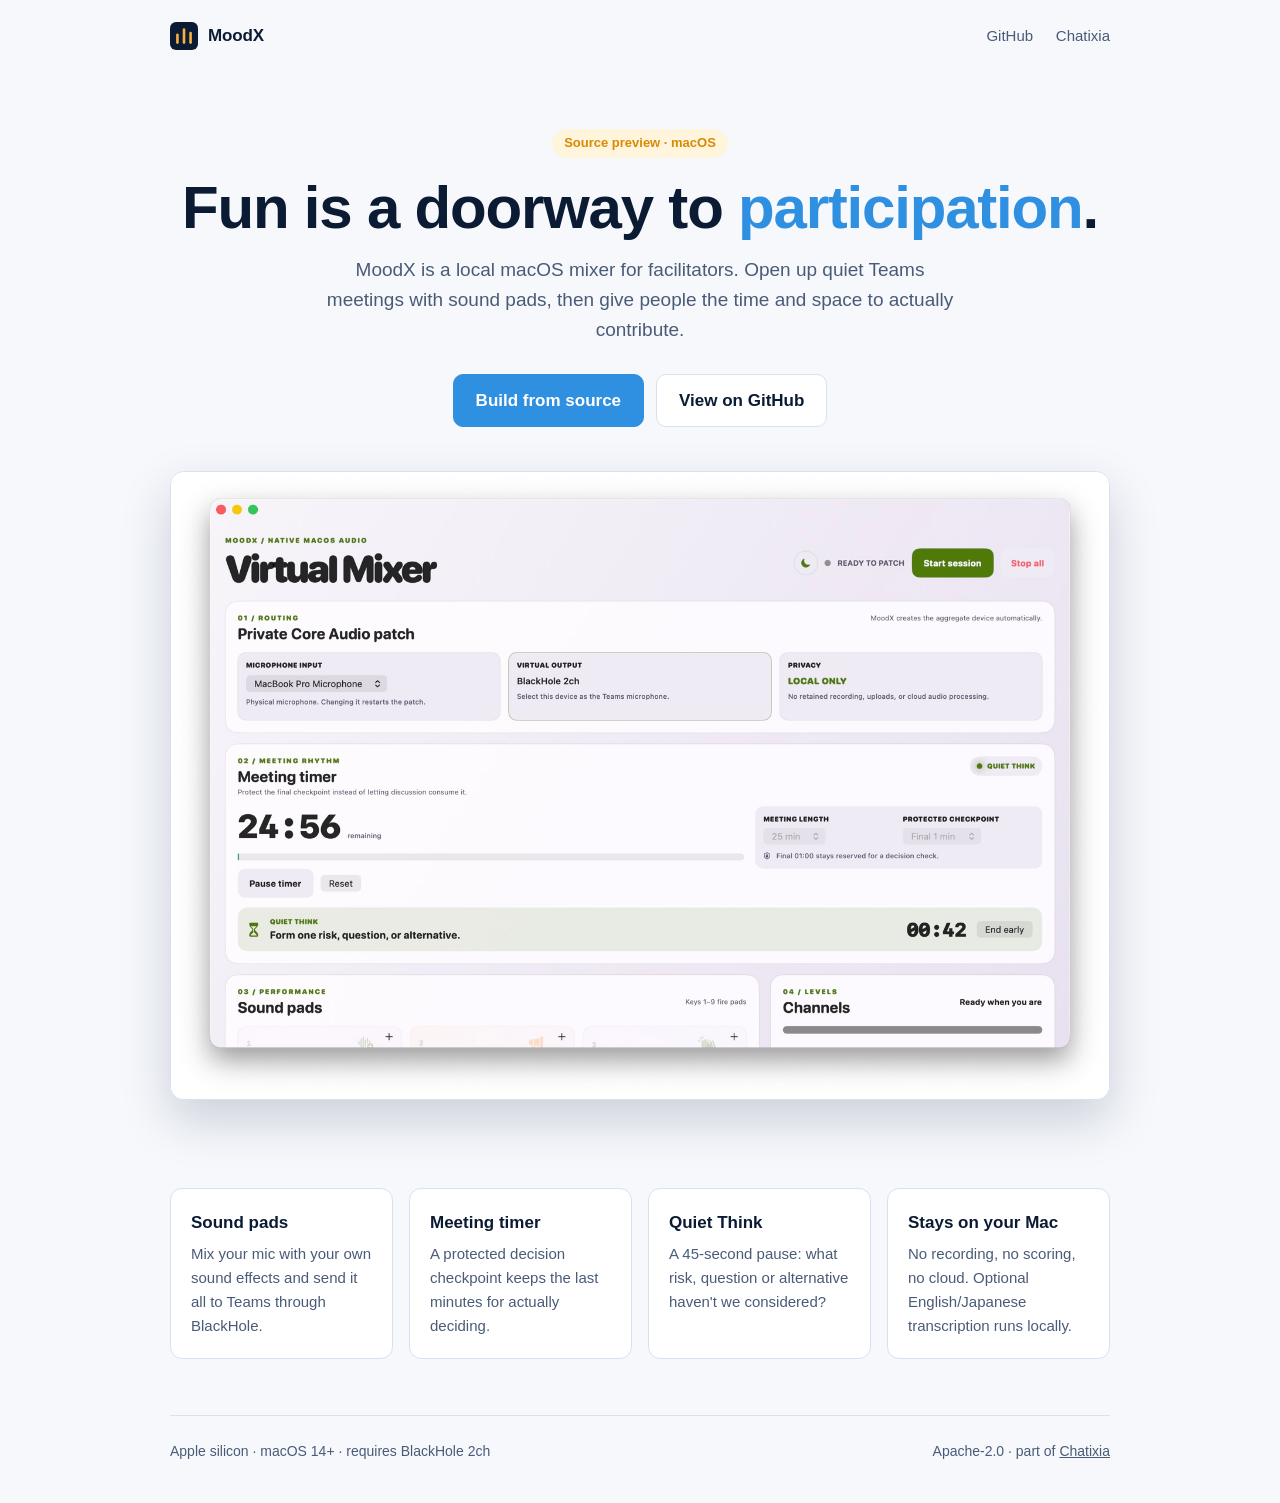
==== site/public/index.html @ f715d480 "Add placeholder landing page on Firebase Hosting site/ holds the Firebase Hosting config for the cha" ====
<!doctype html>
<html lang="en">
<head>
  <meta charset="utf-8">
  <meta name="viewport" content="width=device-width, initial-scale=1">
  <title>MoodX — a doorway to participation</title>
  <meta name="description" content="MoodX is a local macOS mixer that helps facilitators open up quiet online meetings: sound pads, a meeting timer, a protected decision checkpoint and a 45-second Quiet Think.">
  <meta property="og:title" content="MoodX — a doorway to participation">
  <meta property="og:description" content="Fun earns attention. Participation creates the value. A local macOS mixer for livelier Teams meetings.">
  <meta property="og:image" content="https://chatixia-moodx.web.app/img/mixer.jpg">
  <link rel="icon" href="data:image/svg+xml,<svg xmlns='http://www.w3.org/2000/svg' viewBox='0 0 64 64'><rect width='64' height='64' rx='14' fill='%230b1b33'/><g fill='%23f5b041'><rect x='14' y='26' width='6' height='24' rx='3'/><rect x='29' y='14' width='6' height='36' rx='3'/><rect x='44' y='22' width='6' height='28' rx='3'/></g></svg>">
  <style>
    :root {
      --bg: #f6f8fc;
      --surface: #ffffff;
      --text: #0b1b33;
      --muted: #4a5b78;
      --line: #d8e1ef;
      --sky: #2f8fe0;
      --amber: #d98a00;
      --amber-bg: #fff4dc;
    }
    @media (prefers-color-scheme: dark) {
      :root {
        --bg: #07111f;
        --surface: #0d1c31;
        --text: #e8eef8;
        --muted: #9fb0c9;
        --line: #1e3352;
        --sky: #6cb8ff;
        --amber: #f5b041;
        --amber-bg: #2a2110;
      }
    }
    * { box-sizing: border-box; }
    body {
      margin: 0;
      background: var(--bg);
      color: var(--text);
      font: 17px/1.6 -apple-system, BlinkMacSystemFont, "Segoe UI", Roboto, sans-serif;
    }
    .wrap { max-width: 980px; margin: 0 auto; padding: 0 20px; }
    header { padding: 22px 0; display: flex; justify-content: space-between; align-items: center; }
    .brand { font-weight: 700; letter-spacing: -0.01em; display: flex; gap: 10px; align-items: center; }
    .brand svg { width: 28px; height: 28px; }
    nav a { color: var(--muted); text-decoration: none; margin-left: 18px; font-size: 15px; }
    nav a:hover { color: var(--text); }
    .hero { padding: 56px 0 32px; text-align: center; }
    .pill {
      display: inline-block; padding: 4px 12px; border-radius: 999px;
      background: var(--amber-bg); color: var(--amber); font-size: 13px; font-weight: 600;
    }
    h1 { font-size: clamp(36px, 6vw, 60px); line-height: 1.08; letter-spacing: -0.02em; margin: 18px 0 14px; }
    h1 em { font-style: normal; color: var(--sky); }
    .lede { color: var(--muted); font-size: 19px; max-width: 640px; margin: 0 auto 28px; }
    .cta { display: flex; gap: 12px; justify-content: center; flex-wrap: wrap; }
    .btn {
      display: inline-block; padding: 12px 22px; border-radius: 10px; font-weight: 600;
      text-decoration: none; border: 1px solid var(--line); color: var(--text); background: var(--surface);
    }
    .btn.primary { background: var(--sky); border-color: var(--sky); color: #fff; }
    .shot { margin: 44px auto 0; border-radius: 14px; overflow: hidden; border: 1px solid var(--line); box-shadow: 0 20px 50px rgba(11, 27, 51, 0.18); }
    .shot img { display: block; width: 100%; height: auto; }
    .grid { display: grid; grid-template-columns: repeat(auto-fit, minmax(220px, 1fr)); gap: 16px; padding: 56px 0; }
    .card { background: var(--surface); border: 1px solid var(--line); border-radius: 12px; padding: 20px; }
    .card h3 { margin: 0 0 6px; font-size: 17px; }
    .card p { margin: 0; color: var(--muted); font-size: 15px; }
    footer { border-top: 1px solid var(--line); padding: 24px 0 40px; color: var(--muted); font-size: 14px; display: flex; justify-content: space-between; flex-wrap: wrap; gap: 8px; }
    footer a { color: var(--muted); }
  </style>
</head>
<body>
  <div class="wrap">
    <header>
      <div class="brand">
        <svg viewBox="0 0 64 64" aria-hidden="true"><rect width="64" height="64" rx="14" fill="#0b1b33"/><g fill="#f5b041"><rect x="14" y="26" width="6" height="24" rx="3"/><rect x="29" y="14" width="6" height="36" rx="3"/><rect x="44" y="22" width="6" height="28" rx="3"/></g></svg>
        MoodX
      </div>
      <nav>
        <a href="https://github.com/Chatixia-AI/MoodX">GitHub</a>
        <a href="https://chatixia.net/">Chatixia</a>
      </nav>
    </header>

    <section class="hero">
      <span class="pill">Source preview · macOS</span>
      <h1>Fun is a doorway to <em>participation</em>.</h1>
      <p class="lede">MoodX is a local macOS mixer for facilitators. Open up quiet Teams meetings with sound pads, then give people the time and space to actually contribute.</p>
      <div class="cta">
        <a class="btn primary" href="https://github.com/Chatixia-AI/MoodX#readme">Build from source</a>
        <a class="btn" href="https://github.com/Chatixia-AI/MoodX">View on GitHub</a>
      </div>
      <div class="shot">
        <img src="img/mixer.jpg" width="1600" height="1070" alt="MoodX Mixer during a live session: the microphone is routed to BlackHole, the meeting timer is running and a 45-second Quiet Think prompt is on screen">
      </div>
    </section>

    <section class="grid">
      <div class="card">
        <h3>Sound pads</h3>
        <p>Mix your mic with your own sound effects and send it all to Teams through BlackHole.</p>
      </div>
      <div class="card">
        <h3>Meeting timer</h3>
        <p>A protected decision checkpoint keeps the last minutes for actually deciding.</p>
      </div>
      <div class="card">
        <h3>Quiet Think</h3>
        <p>A 45-second pause: what risk, question or alternative haven't we considered?</p>
      </div>
      <div class="card">
        <h3>Stays on your Mac</h3>
        <p>No recording, no scoring, no cloud. Optional English/Japanese transcription runs locally.</p>
      </div>
    </section>

    <footer>
      <span>Apple silicon · macOS 14+ · requires BlackHole 2ch</span>
      <span>Apache-2.0 · part of <a href="https://chatixia.net/">Chatixia</a></span>
    </footer>
  </div>
</body>
</html>
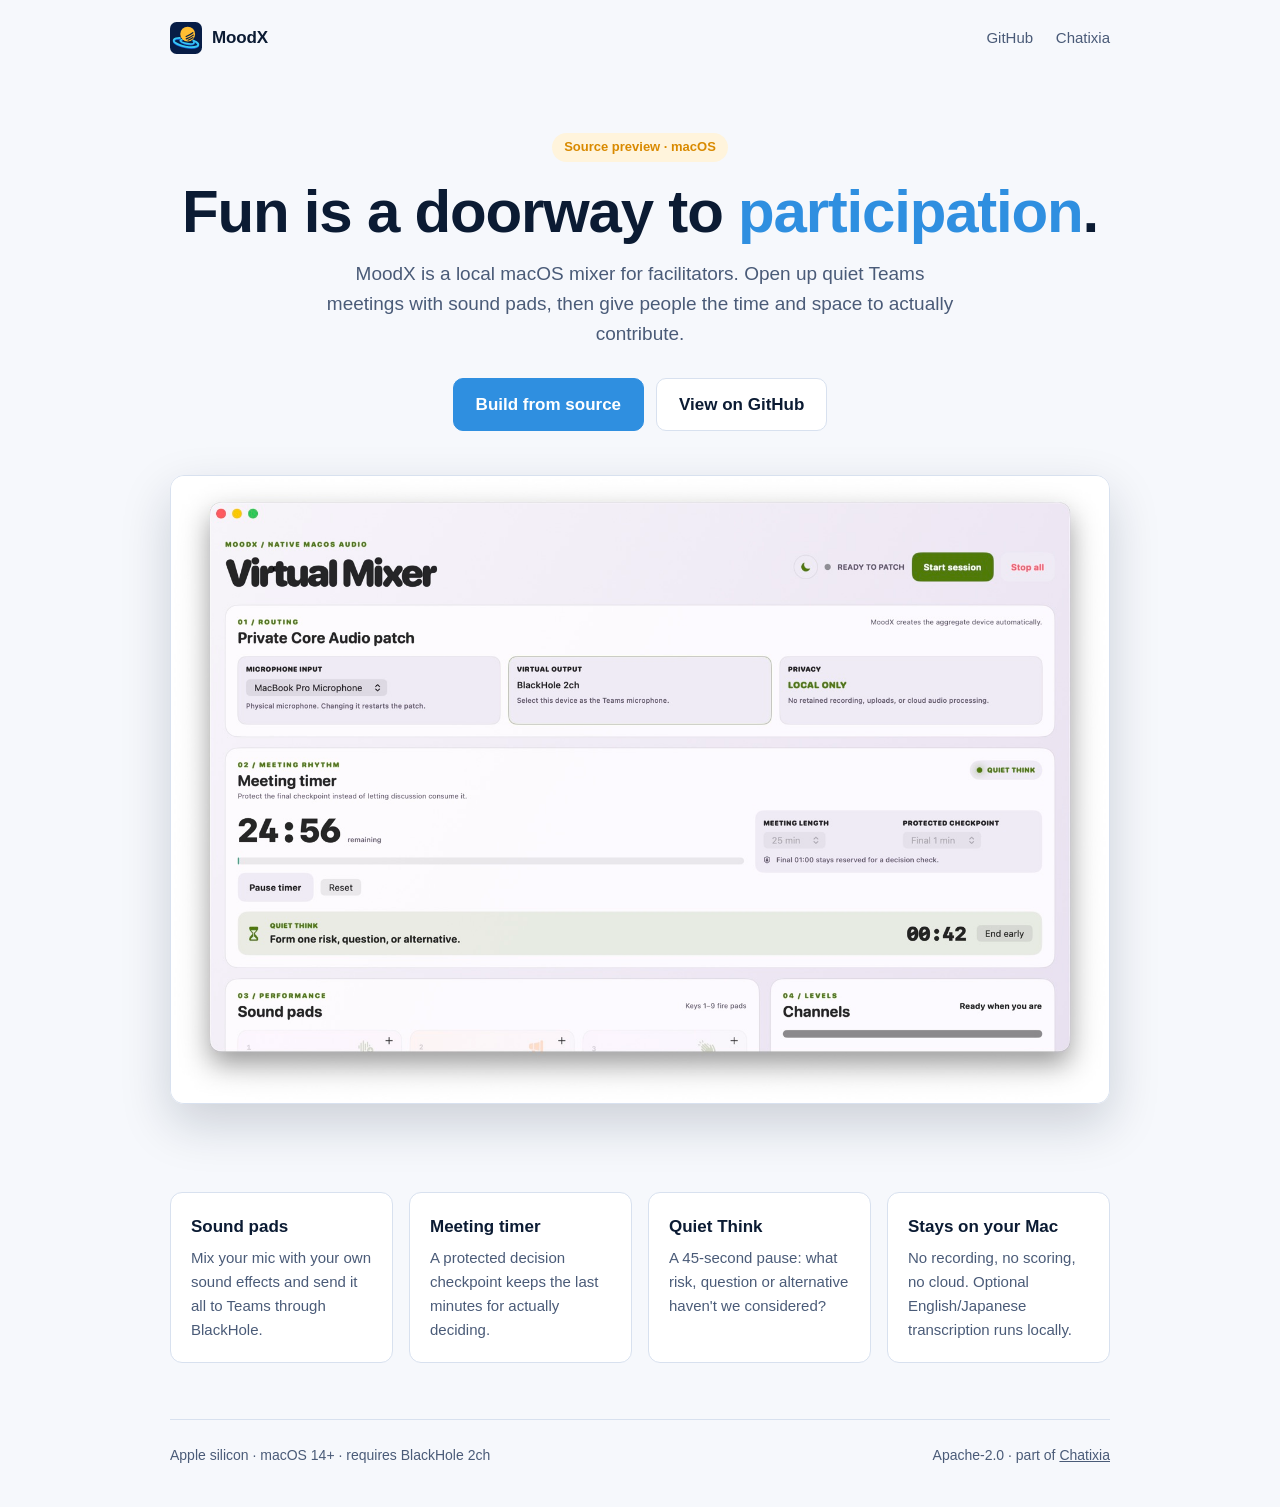
==== commit b41f4a34: "Add speaker-bounce logo and app icons Use a lightweight SVG master across the landing page, browser " ====
--- a/site/public/index.html
+++ b/site/public/index.html
@@ -8,7 +8,8 @@
   <meta property="og:title" content="MoodX — a doorway to participation">
   <meta property="og:description" content="Fun earns attention. Participation creates the value. A local macOS mixer for livelier Teams meetings.">
   <meta property="og:image" content="https://chatixia-moodx.web.app/img/mixer.jpg">
-  <link rel="icon" href="data:image/svg+xml,<svg xmlns='http://www.w3.org/2000/svg' viewBox='0 0 64 64'><rect width='64' height='64' rx='14' fill='%230b1b33'/><g fill='%23f5b041'><rect x='14' y='26' width='6' height='24' rx='3'/><rect x='29' y='14' width='6' height='36' rx='3'/><rect x='44' y='22' width='6' height='28' rx='3'/></g></svg>">
+  <link rel="icon" type="image/png" sizes="32x32" href="img/moodx-icon-32.png">
+  <link rel="icon" type="image/svg+xml" href="img/moodx-icon.svg">
   <style>
     :root {
       --bg: #f6f8fc;
@@ -42,7 +43,7 @@
     .wrap { max-width: 980px; margin: 0 auto; padding: 0 20px; }
     header { padding: 22px 0; display: flex; justify-content: space-between; align-items: center; }
     .brand { font-weight: 700; letter-spacing: -0.01em; display: flex; gap: 10px; align-items: center; }
-    .brand svg { width: 28px; height: 28px; }
+    .brand img { display: block; width: 32px; height: 32px; }
     nav a { color: var(--muted); text-decoration: none; margin-left: 18px; font-size: 15px; }
     nav a:hover { color: var(--text); }
     .hero { padding: 56px 0 32px; text-align: center; }
@@ -73,7 +74,7 @@
   <div class="wrap">
     <header>
       <div class="brand">
-        <svg viewBox="0 0 64 64" aria-hidden="true"><rect width="64" height="64" rx="14" fill="#0b1b33"/><g fill="#f5b041"><rect x="14" y="26" width="6" height="24" rx="3"/><rect x="29" y="14" width="6" height="36" rx="3"/><rect x="44" y="22" width="6" height="28" rx="3"/></g></svg>
+        <img src="img/moodx-icon.svg" width="32" height="32" alt="">
         MoodX
       </div>
       <nav>
